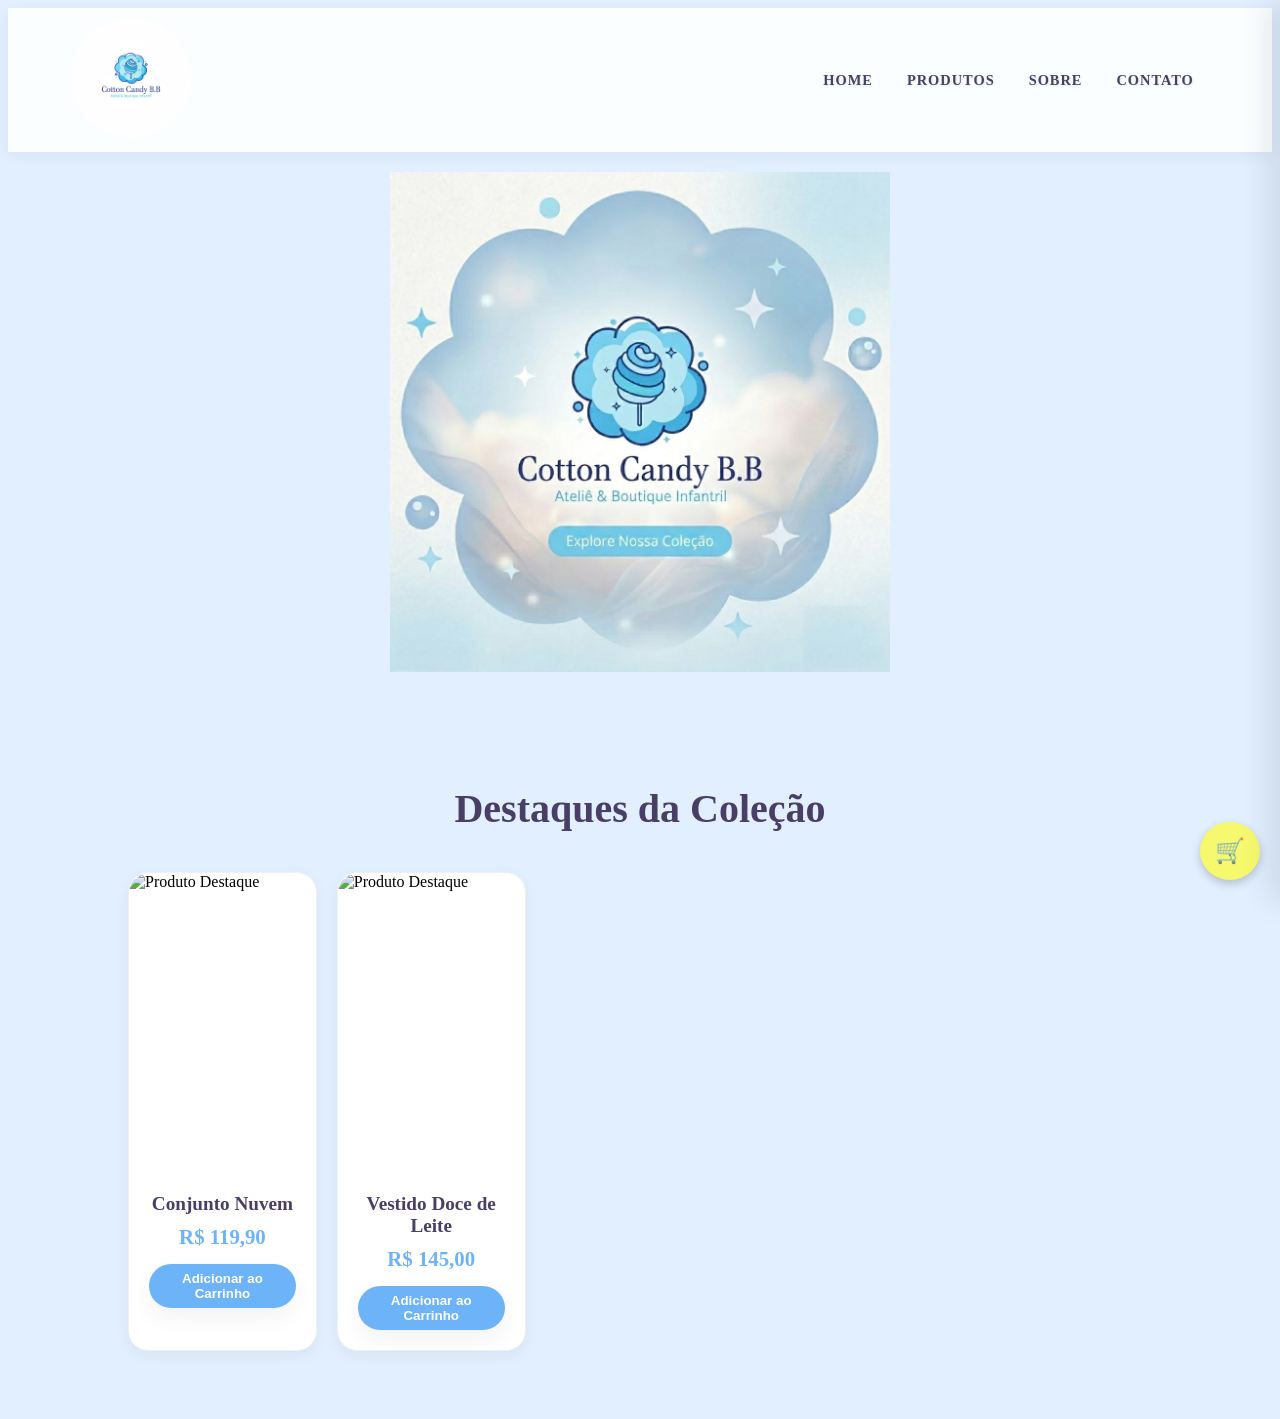
==== index.html @ 5a6ab120 "Primeiro envio do site" ====
<!DOCTYPE html>
<html lang="pt-BR">
<head>
    <meta charset="UTF-8">
    <meta name="viewport" content="width=device-width, initial-scale=1.0">
    <title>Cotton Candy B.B - Home</title>
    <link rel="stylesheet" href="style.css">
</head>
<body class="home-page">

    <header> 
      <div class="logo">
          <img src="img/logo.png" alt="Cotton Candy B.B Logo" class="logo-img">
      </div>
      <!-- Botão para o Menu Mobile -->
      <button id="btn-mobile" aria-label="Abrir Menu" aria-haspopup="true" aria-controls="menu" aria-expanded="false">
          ☰
      </button>
      <nav>
          <ul>
             <li><a href="index.html">Home</a></li>
             <li><a href="produtos.html">Produtos</a></li>
             <li><a href="sobre.html">Sobre</a></li>
             <li><a href="contato.html">Contato</a></li>
                 </ul>
       </nav>
    </header>

    <section class="hero-banner">
        <div class="hero-content">
    </section>

    <main>
        <section class="featured-section">
            <h2>Destaques da Coleção</h2>
            <div class="featured-products">
                <div class="product-card">
                    <img src="https://via.placeholder.com/250" alt="Produto Destaque">
                    <div class="product-info">
                        <h3>Conjunto Nuvem</h3>
                        <p class="preco">R$ 119,90</p>
                        <button data-link="#">Adicionar ao Carrinho</button>
                    </div>
                </div>
                <div class="product-card">
                    <img src="https://via.placeholder.com/250" alt="Produto Destaque">
                    <div class="product-info">
                        <h3>Vestido Doce de Leite</h3>
                        <p class="preco">R$ 145,00</p>
                        <button data-link="#">Adicionar ao Carrinho</button>
                    </div>
                </div>
            </div>
        </section>
    </main>

    <!-- Botão flutuante para abrir o carrinho -->
    <button onclick="toggleCarrinho()" class="btn-carrinho-flutuante">
        🛒
    </button>

    <!-- Estrutura do Carrinho Lateral (O JS precisa disso para funcionar) -->
    <div id="carrinho-lateral">
        <div class="carrinho-header">
            <h2>Seu Carrinho</h2>
            <button onclick="toggleCarrinho()" style="background:none; border:none; font-size:2rem; cursor:pointer; color: #493f64;">&times;</button>
        </div>
        <div id="itens-carrinho">
            <!-- Itens aparecerão aqui via JavaScript -->
        </div>
        <div class="carrinho-footer">
            <h3>Total: <span id="valor-total">R$ 0,00</span></h3>
            <button class="btn-finalizar">Finalizar Compra</button>
        </div>
    </div>

<script src="script.js"></script>
</body>
</html>
---- style.css ----
/* --- ESTILOS GERAIS --- */
.home-page {
    background-color: #e1efff; /* Azul pastel suave para a Home */
}

header {
    background: #fbfeff; /* Cor mais clara para melhor leitura */
    padding: 10px 5%;
    display: flex;
    flex-direction: row; /* Logo e Menu lado a lado no desktop */
    justify-content: space-between;
    align-items: center;           
    width: 100%;
    box-sizing: border-box;
    box-shadow: 0 4px 15px rgba(0,0,0,0.05);
    transition: all 0.3s ease;
    position: sticky;
    top: 0;
    z-index: 1000;
}

.header-scrolled {
    box-shadow: 0 2px 10px rgba(0,0,0,0.1);
    padding: 8px 5%;
}

/* --- LOGO --- */
.logo-img {
    height: 120px; /* Tamanho ajustado para equilíbrio visual */
    width: 120px;
    border-radius: 50%;
    object-fit: cover;
    transition: transform 0.3s ease;
}

.logo-img:hover {
    transform: scale(1.03);
}

#btn-mobile {
    display: none;
    background: none;
    border: none;
    font-size: 1.5rem;
    cursor: pointer;
    color: #6db3f8;
}

nav ul li a {
    text-decoration: none;
    color: #493f64; /* Cor mais escura para melhor leitura */
    font-weight: bold;
    text-transform: uppercase;
    font-size: 0.9em;
    letter-spacing: 1px;
    transition: color 0.3s ease;
    margin: 0 15px;
    position: relative; 
    display: inline-block;
    cursor: pointer;
    z-index: 1;
    transition: color 0.3s ease;
    text-shadow: 1px 1px 2px rgba(0,0,0,0.1);

}

nav ul li a:hover {
    color: #6db3f8; 
}

nav li {
    display: inline-block;
}

/* --- BARRA DE FILTROS / CATEGORIAS --- */
.filter-bar {
    background: #fff;
    padding: 20px 5%;
    border-bottom: 1px solid #eee;
    overflow-x: auto;
    white-space: nowrap;
    position: sticky;
    top: 140px; /* Ajustado para a altura real do header desktop (Logo 120px + paddings) */
    z-index: 999;
    -webkit-overflow-scrolling: touch; /* Rolagem suave no iOS */
    scrollbar-width: none; /* Esconde barra no Firefox */
}

.filter-bar::-webkit-scrollbar {
    display: none; /* Esconde a barra de rolagem para um visual mais limpo */
}

.filter-bar ul {
    display: flex;
    justify-content: center;
    gap: 12px;
    list-style: none;
    padding: 0;
    margin: 0;
}

.filter-bar a {
    text-decoration: none;
    color: #888;
    font-size: 0.85rem;
    font-weight: 600;
    text-transform: uppercase;
    padding: 12px 25px;
    border: 2px solid #f0f0f0;
    border-radius: 50px;
    letter-spacing: 0.5px;
    transition: all 0.3s ease;
    background: #fcfcfc;
}

.filter-bar a:hover, .filter-bar a.active {
    color: #fff;
    background: #6db3f8;
    border-color: #6db3f8;
    box-shadow: 0 4px 10px rgba(109, 179, 248, 0.3);
}

/* --- BANNER HERo PROPORCIONAL COM FUNDO COLORIDO --- */
.hero-banner {
    /* Define a largura máxima desejada (ex: 500px para um tamanho médio/pequeno) */
    width: 100%; /* Ocupa a largura total do container pai */
    max-width: 500px; /* Mas não ultrapassa 500px (ajuste este valor conforme sua necessidade) */
    margin: 0 auto; /* Centraliza o banner na página */

    /* Importante para a proporção: */
    height: auto; /* Deixa a altura se ajustar automaticamente à imagem */
    aspect-ratio: 1 / 1; /* Define uma proporção quadrada (baseada na arte original) */
    
    /* Configurações de Fundo (Cor + Imagem) */
    background-color: transparent; 
    background-image: url('img/banner1.jpg'); /* Sua imagem de banner */
    background-repeat: no-repeat;
    background-position: center center;
    background-size: contain; /* Mantém a imagem inteira visível dentro do espaço */
    background-origin: content-box; /* ADICIONADA: Garante que a imagem comece dentro da borda, não atrás dela */
    

    /* Layout para o conteúdo de texto */
    display: flex;
    flex-direction: column;
    justify-content: center;
    align-items: center;
    text-align: center;
    color: #493f64;
    padding: 20px; /* Respiro interno para o texto */
}

/* Ajuste sutil no tamanho do título para caber no novo banner */
.hero-content h1 {
    font-size: 2rem; /* Reduzido de 3.5rem para caber na arte menor */
    color: #6db3f8; 
    margin-bottom: 5px;
    text-shadow: 1px 1px 2px rgba(0,0,0,0.1);
}

/* --- ANIMAÇÕES DE REVELAÇÃO (Scroll Reveal) --- */
.revelar {
    opacity: 0;
    transform: translateY(30px);
    transition: all 0.8s ease-out;
}

.revelar.visivel {
    opacity: 1;
    transform: translateY(0);
}

/* Opcional: Ajuste para celulares */
@media (max-width: 600px) {
    .hero-content h1 {
        font-size: 1.5rem; /* Título ainda menor em telas pequenas */
    }
}
/* --- CONTAINER DO CARROSSEL --- */
.carrossel {
    width: 100%;
    overflow: hidden;
}

.slider {
    width: 100%;
    overflow: hidden;
}

.slides {
    display: flex;
    width: 300%;
    animation: slide-auto 15s infinite ease-in-out;
}

.slide {
    width: 33.3333%;
    height: 400px; /* controla altura do banner */
    flex-shrink: 0;
}

.slide img {
    width: 100%;
    height: 100%;
    object-fit: cover;
}

/* ANIMAÇÃO */
@keyframes slide-auto {
    0% { transform: translateX(0); }
    30% { transform: translateX(0); }

    33% { transform: translateX(-33.33%); }
    63% { transform: translateX(-33.33%); }

    66% { transform: translateX(-66.66%); }
    96% { transform: translateX(-66.66%); }

    100% { transform: translateX(0); }
} /* coloque mais de um banner */

/* --- SEÇÃO DE DESTAQUES --- */
.featured-section {
    padding: 60px 5%;
    background: transparent;            
}
.featured-section h2 {
    text-align: center;
    font-size: 2.5rem;
    color: #493f64;
    margin-bottom: 40px;
}
.featured-products {
    display: grid;
    grid-template-columns: repeat(5, 1fr);
    gap: 20px;
    padding: 0 5%;
    max-width: 1200px;
    margin: 0 auto;  
}

/* Estilos Compartilhados para Cards (Destaques e Produtos) */
.card, .product-card {
    background: white;
    border-radius: 20px;
    box-shadow: 0 5px 15px rgba(0,0,0,0.05);
    overflow: hidden;
    transition: all 0.3s ease;
    border: 1px solid #f0f0f0;
    display: flex;
    position: relative; /* Necessário para posicionar a lupa interna */
    flex-direction: column;
}

.product-info {     
    padding: 20px;
    text-align: center;
}
.product-info h3 {
    font-size: 1.2rem;
    color: #493f64;     
    margin: 0 0 10px;
}
.product-info p {
    font-size: 1.3rem;
    color: #6db3f8;
    font-weight: bold;
    margin: 0;
}       

/* --- PÁGINA DE PRODUTOS --- */
.produtos {
    display: grid;
    grid-template-columns: repeat(5, 1fr);
    gap: 15px;
    padding: 40px 5%;
    max-width: 1200px;
    margin: 0 auto;
}

.card:hover, .product-card:hover {
    transform: translateY(-8px);
    box-shadow: 0 12px 25px rgba(109, 179, 248, 0.15);
    border-color: #6db3f8;
}

.card img, .product-card img {
    width: 100%;
    height: 300px;
    display: block;
    object-position: center;
    object-fit: cover;
    transition: transform 0.5s ease-in-out;
    border-radius: 20px 20px 0 0;
    cursor: zoom-in;
}

.card:hover img, .product-card:hover img {
    transform: scale(1.4); /* Zoom um pouco maior */
}

/* --- EFEITO LUPA (Lente de Aumento) --- */
.card::after, .product-card::after {
    content: "";
    position: absolute;
    top: var(--mouse-y, 125px); /* Metade da nova altura da imagem (250px / 2) */
    left: var(--mouse-x, 50%);
    width: 100px;
    height: 100px;
    border: 3px solid rgba(255, 255, 255, 0.9);
    border-radius: 50%;
    transform: translate(-50%, -50%) scale(0);
    pointer-events: none; /* Garante que a lupa não atrapalhe cliques no botão */
    z-index: 10;
    box-shadow: 0 0 0 1000px rgba(0, 0, 0, 0.15); /* Cria o efeito de sombra em volta do foco */
    transition: transform 0.2s ease, opacity 0.3s ease; /* Transição mais rápida para seguir o mouse */
    opacity: 0;
}

.card:hover::after, .product-card:hover::after {
    transform: translate(-50%, -50%) scale(1);
    opacity: 1;
}

.card-info {    
    padding: 12px;
    text-align: center;
    display: flex;
    flex-direction: column;
    flex: 1;
    justify-content: space-between;
}

.categoria-tag {
    font-size: 0.65rem;
    color: #6db3f8;
    background: #f0f7ff;
    padding: 3px 8px;
    border-radius: 20px;
    display: inline-block;
    width: fit-content;
    margin: 0 auto 8px auto;
    text-transform: uppercase;
    font-weight: bold;
    letter-spacing: 0.5px;
}

.card-info h2 {
    font-size: 0.9rem;
    color: #493f64;
    margin-bottom: 8px;
    min-height: 45px; /* Garante que títulos de 1 ou 2 linhas ocupem o mesmo espaço */
    display: flex;
    align-items: center;
    justify-content: center;
}

.card-info p:not(.preco) {
    flex-grow: 1; /* Faz a descrição ocupar o espaço disponível e empurrar o preço para baixo */
    font-size: 0.8rem;
    color: #888;
    margin-bottom: 15px;
    line-height: 1.4;
}

/* Preço em destaque */
.preco {
    font-size: 1rem;
    color:#6db3f8;
    font-weight: bold;
    margin-top: auto;
    display: block;
}

/* Estilo do botão comprar */
.card button, .product-card button {
    background: #6db3f8;
    color: white;
    border: none;
    padding: 7px 18px;
    border-radius: 50px;
    font-weight: bold;
    margin-top: 15px;
    cursor: pointer;
    transition: 0.3s;
    box-shadow: 0 10px 25px rgba(0,0,0,0.05);

}

.card button:hover, .product-card button:hover {
    background: #361e77;
    letter-spacing: 1px;
    transform: scale(1.05);
    box-shadow: 0 15px 35px rgba(255, 182, 193, 0.4);
}

/* --- CARRINHO LATERAL --- */
#carrinho-lateral {
    position: fixed;
    right: -350px;
    top: 0;
    width: 350px;
    max-width: 90vw;
    height: 100%;
    background: rgb(199, 242, 255);
    box-shadow: -10px 0 30px rgba(0,0,0,0.1);
    z-index: 2000;
    transition: 0.4s cubic-bezier(0.77, 0, 0.175, 1);
    display: flex;
    flex-direction: column;
    padding: 0; /* Padding interno movido para os containers filhos */
}

#carrinho-lateral.aberto {
    right: 0;
}

.carrinho-header {
    display: flex;
    justify-content: space-between;
    align-items: center;
    padding: 25px;
    background: #fdfdfd;
    border-bottom: 1px solid #eee;
}

.carrinho-header h2 {
    margin: 0;
    color: #493f64;
    font-size: 1.5rem;
}

#itens-carrinho {
    flex: 1;
    overflow-y: auto;
    padding: 20px;
}

/* Barra de rolagem personalizada */
#itens-carrinho::-webkit-scrollbar {
    width: 6px;
}
#itens-carrinho::-webkit-scrollbar-thumb {
    background-color: #eee;
    border-radius: 10px;
}

.item-carrinho {
    display: flex;
    justify-content: space-between;
    align-items: center;
    padding: 10px 0;
    border-bottom: 1px solid #eee;
    font-size: 0.9rem;
}

.item-carrinho strong {
    color: #493f64;
    display: block;
    margin-bottom: 4px;
}

.btn-remover {
    background: #fff0f0;
    color: #312ee0;
    border: none;
    border-radius: 50%;
    width: 30px;
    height: 30px;
    cursor: pointer;
    transition: 0.2s;
    display: flex;
    align-items: center;
    justify-content: center;
    font-size: 1.2rem;
}

.btn-remover:hover {
    background: #ff6b6b;
    color: white;
}

/* --- BOTÃO FLUTUANTE CARRINHO --- */
.btn-carrinho-flutuante {
    position: fixed;
    bottom: 20px;
    right: 20px;
    z-index: 1001;
    padding: 15px;
    border-radius: 50%;
    background: #f6f86d;
    color: white;
    border: none;
    cursor: pointer;
    box-shadow: 0 4px 10px rgba(0,0,0,0.2);
    font-size: 1.5rem;
    transition: transform 0.3s ease;
}

.btn-carrinho-flutuante:hover {
    transform: scale(1.1);
}

.carrinho-footer {
    padding: 25px;
    background: #fdfdfd;
    border-top: 1px solid #eee;
}

.btn-finalizar {
    background: #493f64;
    color: white;
    border: none;
    padding: 16px;
    border-radius: 50px;
    font-weight: bold;
    width: 100%;
    margin-top: 15px;
    cursor: pointer;
    font-size: 1.1rem;
    transition: all 0.3s ease;
    box-shadow: 0 4px 15px rgba(0,0,0,0.1);
    text-transform: uppercase;
    letter-spacing: 1px;
}

.btn-finalizar:hover {
    background: #6db3f8;
    transform: translateY(-3px);
    box-shadow: 0 8px 25px rgba(109, 179, 248, 0.4);
}

.btn-finalizar:active {
    transform: translateY(-1px);
}

.carrinho-footer h3 {
    display: flex;
    justify-content: space-between;
    color: #493f64;
    margin-bottom: 20px;
}

footer {
    background: #493f64;
    color: white;
    text-align: center;
    padding: 20px 5%;
    font-size: 0.9em;
}


/* --- ESTILOS DA PÁGINA SOBRE --- */
.sobre-nos {
    padding: 60px 5%;
    background: #fff;
    text-align: center;
}

.container-sobre h1 {
    color: #6db3f8;
    margin-bottom: 30px;
}

.lista-institucional {
    list-style: none;
    padding: 0;
    max-width: 900px;
    margin: 0 auto;
    text-align: left;
}

.lista-institucional li {
    background: #fdfdfd;
    margin-bottom: 20px;
    padding: 25px;
    border-radius: 20px;
    box-shadow: 0 5px 15px rgba(0,0,0,0.02);
    border-left: 5px solid #6db3f8;
}

.lista-institucional strong {
    display: block;
    color: #493f64;
    font-size: 1.2rem;
    margin-bottom: 8px;
}

/* --- ESTILOS DA PÁGINA DE CONTATO --- */
.contato-secao {
    padding: 60px 5%;
    background: #fff;
    text-align: center;
}

.container-contato h1 {
    color: #6db3f8;
    margin-bottom: 10px;
}

.container-contato > p {
    color: #888;
    margin-bottom: 40px;
}

.contato-grid {
    display: flex;
    flex-wrap: wrap;
    gap: 40px;
    justify-content: center;
    align-items: center;
    max-width: 1100px;
    margin: 40px auto;
}

.contato-imagem-wrapper {
    flex: 1;
    min-width: 280px;
    max-width: 400px;
    border-radius: 30px;
    overflow: hidden;
    box-shadow: 0 10px 30px rgba(0,0,0,0.08);
}

.contato-lateral-info {
    flex: 1.2;
    display: flex;
    flex-direction: column;
    gap: 20px;
    min-width: 320px;
}

.imagem-quadrada {
    width: 100%;
    height: auto;
    aspect-ratio: 1 / 1;
    object-fit: cover;
    display: block;
}

.contato-info, .contato-form {
    padding: 20px;
    text-align: left;
}

.btn-whatsapp-grande {
    display: block;
    background: #25d366; /* Verde oficial do WhatsApp */
    color: white;
    text-decoration: none;
    padding: 18px 25px;
    border-radius: 50px;
    font-weight: bold;
    text-align: center;
    margin-top: 30px;
    transition: all 0.3s ease;
    font-size: 1.1rem;
}

.btn-whatsapp-grande:hover {
    background: #128c7e;
    transform: translateY(-3px);
    box-shadow: 0 10px 20px rgba(37, 211, 102, 0.2);
}

.contato-info h2, .contato-form h2 {
    color: #493f64;
    margin-bottom: 25px;
    font-size: 1.5rem;
}

.info-item {
    margin-bottom: 20px;
}

.info-item strong {
    color: #6db3f8;
    display: block;
    margin-bottom: 5px;
}

.form-group {
    margin-bottom: 20px;
}

.form-group label {
    display: block;
    margin-bottom: 8px;
    color: #493f64;
    font-weight: 600;
    font-size: 0.9rem;
}

.form-group input, .form-group textarea {
    width: 100%;
    padding: 12px 15px;
    border: 2px solid #f0f0f0;
    border-radius: 15px;
    font-family: inherit;
    transition: border-color 0.3s;
    box-sizing: border-box;
}

.form-group input:focus, .form-group textarea:focus {
    border-color: #6db3f8;
    outline: none;
}

.btn-enviar {
    background: #6db3f8;
    color: white;
    border: none;
    padding: 15px 30px;
    border-radius: 50px;
    font-weight: bold;
    cursor: pointer;
    width: 100%;
    transition: 0.3s;
}

.btn-enviar:hover {
    background: #493f64;
    transform: translateY(-2px);
}

/* --- CONFIGURAÇÃO PARA CELULARES (Telas até 768px) --- */
@media (max-width: 768px) {
    header {
        padding: 8px 5%;
        position: sticky;
        top: 0;
    }

    .logo-img {
        height: 70px;
        width: 70px;
    }

    #btn-mobile {
        display: block !important;
        font-size: 2rem;
        z-index: 1001;
    }

    header nav {
        display: none; /* Esconde o menu por padrão */
        position: fixed;
        top: 100%;
        left: 0;
        width: 100%;
        background: #fbfeff;
        box-shadow: 0 4px 10px rgba(0,0,0,0.05);
        padding: 20px 0;
        height: calc(100vh - 86px);
        top: 86px;
        z-index: 1000;
    }

    header nav.active {
        display: block; /* Mostra o menu quando ativo */
    }

    header nav ul {
        display: flex;
        flex-direction: column;
        align-items: center;
        gap: 20px;
    }

    header nav ul li {
        display: block;
        width: 100%;
        text-align: center;
    }

    .hero-banner {
        height: 300px; /* Altura fixa costuma funcionar melhor para banners mobile */
        max-width: 100%;
        padding: 0; /* Remove padding para a imagem encostar nas bordas se necessário */
        background-size: cover; /* 'cover' preenche o espaço; mudaremos a origem para não cortar */
        background-position: center center; /* Centraliza a imagem de fundo */
        background-origin: border-box; /* Garante que a imagem use todo o espaço disponível */
    }

    .hero-content h1 {
        font-size: 1.8rem; /* Título mais equilibrado para telas estreitas */
    }

    .featured-section h2 {
        font-size: 1.8rem;
        margin-bottom: 25px;
        padding: 0 10px;
    }

    .featured-products {
        grid-template-columns: 1fr; /* Exibe um produto por vez, ocupando a largura total */
        gap: 20px;
        padding: 0 15px;
    }

    .hero-content p {
        font-size: 1.1rem;
    }

    .filter-bar {
        top: 86px; 
        padding: 15px 0;
        background: #fff;
        box-shadow: 0 2px 8px rgba(0,0,0,0.06);
    }

    .filter-bar ul {
        justify-content: flex-start;
        padding: 0 20px 5px 20px;
        gap: 8px;
        width: max-content; /* Permite que o flex expanda para o scroll */
    }

    .filter-bar a {
        padding: 10px 18px;
        font-size: 0.75rem;
        white-space: nowrap;
    }

    .produtos {
        grid-template-columns: 1fr; /* Garante 1 card por linha em mobile */
        padding: 20px 15px; /* Ajusta o padding lateral */
        gap: 25px; /* Aumenta o espaçamento entre cards */
    }

    /* Ajustes específicos para o card em mobile */
    .card img, .product-card img {
        height: 200px; /* Altura da imagem para mobile */
        object-fit: contain; /* Garante que a imagem não seja cortada */
        border-radius: 20px 20px 0 0;
        transition: transform 0.3s ease;
        cursor: pointer;
        width: 100%;
    }

    /* Ajuste da lupa para a nova altura da imagem em mobile */
    .card::after, .product-card::after {
        top: var(--mouse-y, 100px); /* Metade da nova altura da imagem (200px / 2) */
        width: 110px; /* Lupa um pouco maior para melhor visualização */
        height: 110px;
    }

    .card-info {
        padding: 15px; /* Aumenta o padding interno do card-info */
    }

    .categoria-tag {
        font-size: 0.7rem; /* Um pouco maior para melhor legibilidade */
        padding: 4px 10px;
    }

    .card-info h2 {
        font-size: 1rem; /* Tamanho do título otimizado para mobile */
        min-height: auto; /* Remove min-height para evitar espaços vazios desnecessários */
    }

    .card-info p:not(.preco) {
        font-size: 0.85rem; /* Descrição um pouco maior */
        margin-bottom: 10px;
    }

    .preco {
        font-size: 1.1rem; /* Preço mais visível */
    }

    .card button, .product-card button {
        padding: 9px 20px; /* Botão mais fácil de tocar */
        margin-top: 10px;
        font-size: 0.9rem;
    }

    /* Carrossel */
    .slides {
        grid-template-columns: 1fr;
    }

    .slide, .slide img, .slider, .carrossel {
        width: 100%;
        height: 100px;
        overflow: hidden;
        transition: all 0.4s cubic-bezier(0.175, 0.885, 0.32, 1.275);
    }

    .slide img {
        width: 100%;
        height: 100%;
        object-fit: cover;
        transition: transform 0.5s ease;
    }

    .slide:hover img {
        transform: scale(1.05);
    }

    .slides {
        height: 150px;
        width: 300%;
        animation: slide-auto 15s infinite ease-in-out;
        overflow: hidden;
    }

    .slide {
        width: 33.3333%;
        height: 60%;
        display: flex;
        justify-content: center;
        align-items: center;
        flex-direction: column;
        flex-shrink: 0; 
        overflow: hidden;
        transition: all 0.4s cubic-bezier(0.175, 0.885, 0.32, 1.275);
    }

    .slide img {
        width: 100%;
        height: 100%;
        object-fit: cover;
        transition: transform 0.5s ease;
    }

    .slide:hover img {
        transform: scale(1.05);
    }
    .contato-grid {
        flex-direction: column;
        gap: 20px;
    }

    .contato-imagem-wrapper {
        max-width: 100%;
    }

    .featured-section {
        padding: 30px 5%;
    }

    .produtos {
        padding: 20px 10px;
        gap: 20px;
    }

    .sobre-nos {
        padding: 40px 5%;
    }

    .container-sobre h1 {
        font-size: 2rem;
    }

    .lista-institucional li {
        padding: 20px;
        margin-bottom: 15px;
    }

    .lista-institucional strong {
        font-size: 1.1rem;
    }

    .btn-carrinho-flutuante {
        position: fixed;
        bottom: 30px; /* Mais longe da borda para não ser cortado por telas curvas */
        right: 30px;
        padding: 15px;
        font-size: 1.5rem;
        z-index: 2100; /* Garante que fique acima de tudo */
        background: #f6f86d;
        border-radius: 50%;
        border: none;
        box-shadow: 0 4px 15px rgba(0,0,0,0.3);
    }
}

/* --- CONFIGURAÇÃO PARA TABLETS (Entre 769px e 1024px) --- */
@media (min-width: 769px) and (max-width: 1024px) {
    .card, .product-card {
        width: 45%; /* Coloca 2 cards por linha em tablets */
    }
    
    .hero-content h1 {
        font-size: 2.8rem;
    }
}
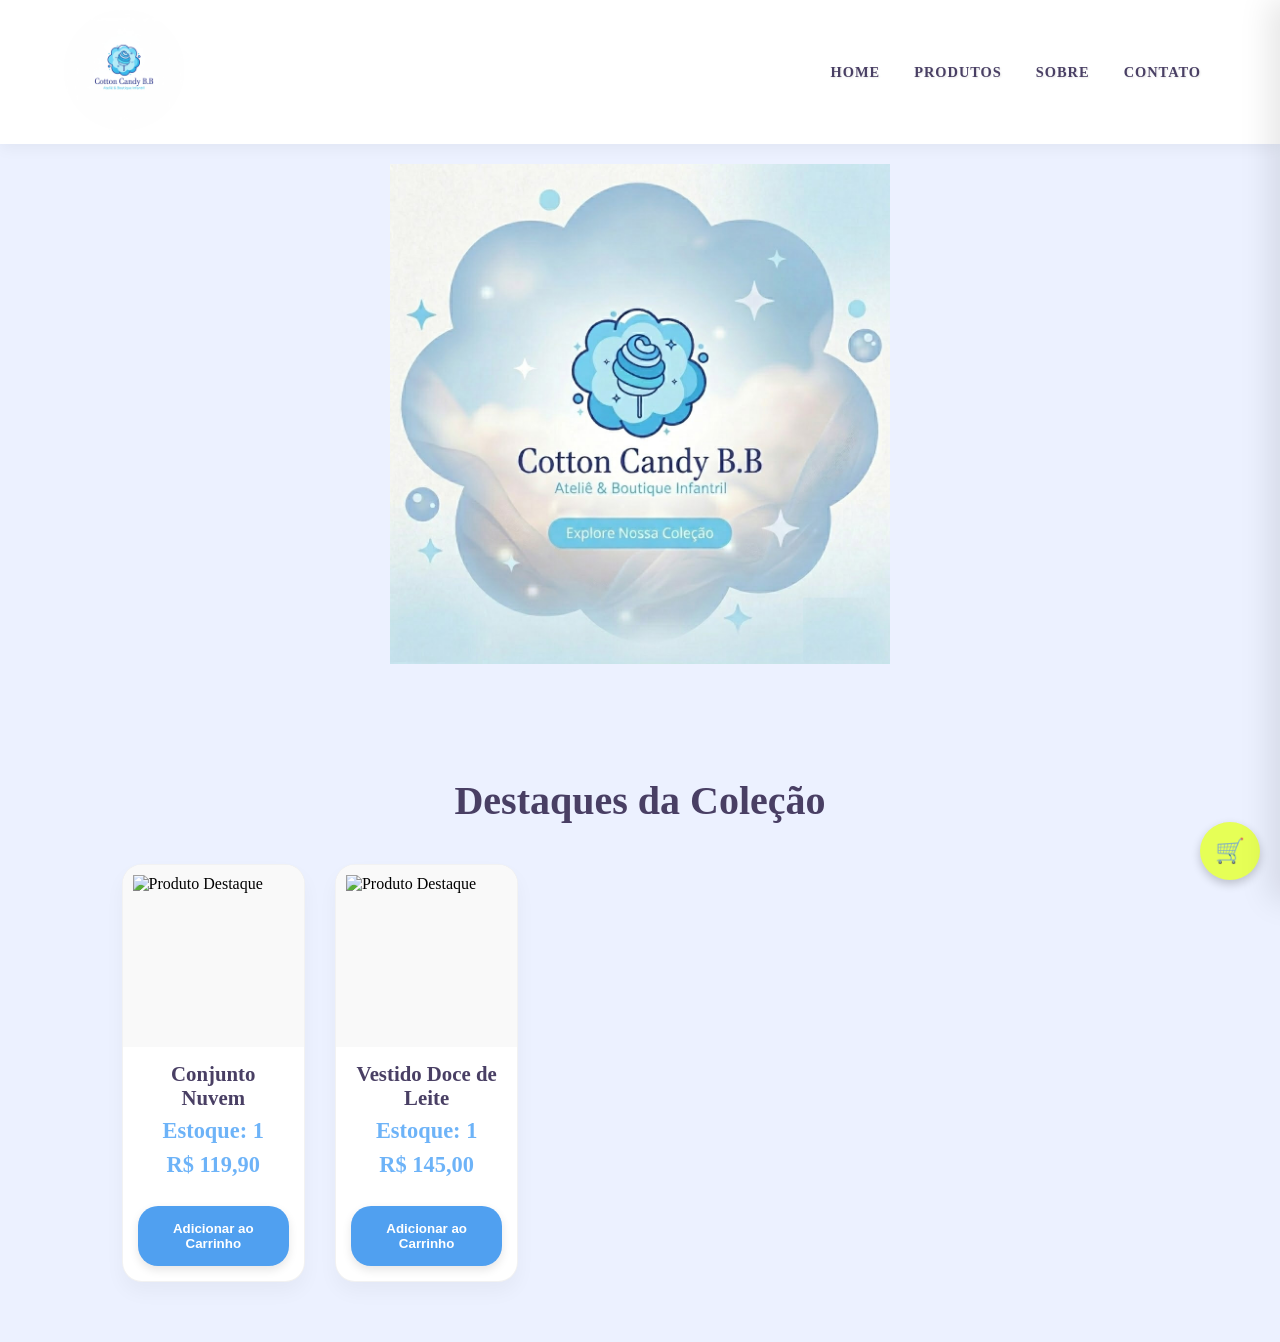
==== commit c774ca80: "Atualização geral de todos os arquivos do projeto" ====
--- a/index.html
+++ b/index.html
@@ -34,18 +34,20 @@
         <section class="featured-section">
             <h2>Destaques da Coleção</h2>
             <div class="featured-products">
-                <div class="product-card">
+                <div class="product-card" data-estoque="1">
                     <img src="https://via.placeholder.com/250" alt="Produto Destaque">
                     <div class="product-info">
                         <h3>Conjunto Nuvem</h3>
+                        <p class="estoque">Estoque: <span>1</span></p>
                         <p class="preco">R$ 119,90</p>
                         <button data-link="#">Adicionar ao Carrinho</button>
                     </div>
                 </div>
-                <div class="product-card">
+                <div class="product-card" data-estoque="1">
                     <img src="https://via.placeholder.com/250" alt="Produto Destaque">
                     <div class="product-info">
                         <h3>Vestido Doce de Leite</h3>
+                        <p class="estoque">Estoque: <span>1</span></p>
                         <p class="preco">R$ 145,00</p>
                         <button data-link="#">Adicionar ao Carrinho</button>
                     </div>
--- a/style.css
+++ b/style.css
@@ -1,10 +1,15 @@
 /* --- ESTILOS GERAIS --- */
+body {
+    background-color: #e4f0ff; /* Azul bem clarinho para todo o site */
+    margin: 0;
+}
+
 .home-page {
-    background-color: #e1efff; /* Azul pastel suave para a Home */
+    background-color: #ecf1ff; /* Mantendo a consistência na Home */
 }
 
 header {
-    background: #fbfeff; /* Cor mais clara para melhor leitura */
+    background: #ffffff; /* Cor mais clara para melhor leitura */
     padding: 10px 5%;
     display: flex;
     flex-direction: row; /* Logo e Menu lado a lado no desktop */
@@ -74,9 +79,9 @@
 
 /* --- BARRA DE FILTROS / CATEGORIAS --- */
 .filter-bar {
-    background: #fff;
-    padding: 20px 5%;
-    border-bottom: 1px solid #eee;
+    background: #ffffff;
+    padding: 10px 5% 20px 5%; /* Removido padding superior (era 20px) */
+    border-bottom: 1px solid #c5e5f1;
     overflow-x: auto;
     white-space: nowrap;
     position: sticky;
@@ -179,32 +184,51 @@
 /* --- CONTAINER DO CARROSSEL --- */
 .carrossel {
     width: 100%;
+    margin: 0 auto; 
     overflow: hidden;
 }
 
 .slider {
     width: 100%;
     overflow: hidden;
+
 }
 
 .slides {
     display: flex;
     width: 300%;
     animation: slide-auto 15s infinite ease-in-out;
+    
 }
 
 .slide {
-    width: 33.3333%;
-    height: 400px; /* controla altura do banner */
+    width: 33.33%;
+    height: 100%;
+    float: left;
+    min-height: 150px; /* controla altura do banner */
     flex-shrink: 0;
-}
-
-.slide img {
-    width: 100%;
-    height: 100%;
-    object-fit: cover;
-}
-
+    display: flex;
+    justify-content:flex-start ;
+    align-items: center;
+    flex-direction: column;
+    background-repeat: no-repeat;
+    background-position:  center center; /* Alinha a imagem à esquerda e centraliza verticalmente */
+    background-size: contain; /* Mantém a imagem inteira visível dentro do espaço */
+    background-origin: content-box; /* ADICIONADA: Garante que a imagem comece dentro da borda, não atrás dela */  
+}
+
+.slide:nth-child(1) {
+    background-color: #926C54; /* Cor para o primeiro banner */
+}
+
+.slide:nth-child(2) {
+    background-color: #565B26; /* Cor para o segundo banner */
+}
+
+.slide:nth-child(3) {
+    background-color: #7CA3B4; /* Cor para o terceiro banner */
+}
+   
 /* ANIMAÇÃO */
 @keyframes slide-auto {
     0% { transform: translateX(0); }
@@ -233,7 +257,7 @@
 .featured-products {
     display: grid;
     grid-template-columns: repeat(5, 1fr);
-    gap: 20px;
+    gap: 30px;  
     padding: 0 5%;
     max-width: 1200px;
     margin: 0 auto;  
@@ -241,30 +265,34 @@
 
 /* Estilos Compartilhados para Cards (Destaques e Produtos) */
 .card, .product-card {
-    background: white;
-    border-radius: 20px;
-    box-shadow: 0 5px 15px rgba(0,0,0,0.05);
+    background: rgb(255, 255, 255);
+    border-radius: 20px; /* Cantos mais retos para um visual "quadrado" */
+    box-shadow: 0 10px 20px rgba(0,0,0,0.04);
     overflow: hidden;
-    transition: all 0.3s ease;
-    border: 1px solid #f0f0f0;
-    display: flex;
-    position: relative; /* Necessário para posicionar a lupa interna */
+    transition: transform 0.3s cubic-bezier(0.175, 0.885, 0.32, 1.275), box-shadow 0.3s ease;
+    border: 1px solid rgba(0,0,0,0.05);
+    display: flex;
+    position: relative;
     flex-direction: column;
 }
 
 .product-info {     
-    padding: 20px;
-    text-align: center;
+    padding: 15px; /* Reduzido para compactar o card verticalmente */
+    text-align: center;
+    display: flex;
+    flex-direction: column;
+    gap: 8px;
 }
 .product-info h3 {
-    font-size: 1.2rem;
+    font-size: 1.3rem;
     color: #493f64;     
-    margin: 0 0 10px;
+    margin: 0;
+    font-weight: 700;
 }
 .product-info p {
-    font-size: 1.3rem;
+    font-size: 1.4rem;
     color: #6db3f8;
-    font-weight: bold;
+    font-weight: 800;
     margin: 0;
 }       
 
@@ -279,51 +307,60 @@
 }
 
 .card:hover, .product-card:hover {
-    transform: translateY(-8px);
-    box-shadow: 0 12px 25px rgba(109, 179, 248, 0.15);
+    transform: translateY(-5px);
+    box-shadow: 0 15px 30px rgba(109, 179, 248, 0.12);
     border-color: #6db3f8;
 }
 
-.card img, .product-card img {
+.img-container {
+    position: relative;
+    overflow: hidden;
     width: 100%;
-    height: 300px;
+    aspect-ratio: 1 / 1;
+    background-color: #f9f9f9;
+    border-radius: 4px 4px 0 0;
+    cursor: zoom-in;
+}
+
+.img-container img {
+    width: 100%;
+    height: 100%;
     display: block;
-    object-position: center;
-    object-fit: cover;
-    transition: transform 0.5s ease-in-out;
-    border-radius: 20px 20px 0 0;
-    cursor: zoom-in;
-}
-
-.card:hover img, .product-card:hover img {
-    transform: scale(1.4); /* Zoom um pouco maior */
-}
-
-/* --- EFEITO LUPA (Lente de Aumento) --- */
-.card::after, .product-card::after {
+    object-fit: contain;
+    padding: 10px;
+    transition: transform 0.4s ease;
+    box-sizing: border-box;
+}
+
+.img-container:hover img {
+    transform: scale(1.6); /* Nível do zoom */
+}
+
+/* Lente da Lupa (Círculo) */
+.img-container::after {
     content: "";
     position: absolute;
-    top: var(--mouse-y, 125px); /* Metade da nova altura da imagem (250px / 2) */
+    top: var(--mouse-y, 50%);
     left: var(--mouse-x, 50%);
-    width: 100px;
-    height: 100px;
-    border: 3px solid rgba(255, 255, 255, 0.9);
+    width: 120px;
+    height: 120px;
+    border: 2px solid #d0e4f8;
     border-radius: 50%;
     transform: translate(-50%, -50%) scale(0);
-    pointer-events: none; /* Garante que a lupa não atrapalhe cliques no botão */
+    pointer-events: none;
     z-index: 10;
-    box-shadow: 0 0 0 1000px rgba(0, 0, 0, 0.15); /* Cria o efeito de sombra em volta do foco */
-    transition: transform 0.2s ease, opacity 0.3s ease; /* Transição mais rápida para seguir o mouse */
+    box-shadow: 0 0 15px rgba(0,0,0,0.1);
+    transition: transform 0.2s ease, opacity 0.2s ease;
     opacity: 0;
-}
-
-.card:hover::after, .product-card:hover::after {
+    background: rgba(255, 255, 255, 0.1);
+}
+
+.img-container:hover::after {
     transform: translate(-50%, -50%) scale(1);
     opacity: 1;
 }
-
 .card-info {    
-    padding: 12px;
+    padding: 12px; /* Menos preenchimento interno nas páginas de produtos */
     text-align: center;
     display: flex;
     flex-direction: column;
@@ -332,66 +369,71 @@
 }
 
 .categoria-tag {
-    font-size: 0.65rem;
-    color: #6db3f8;
-    background: #f0f7ff;
-    padding: 3px 8px;
+    font-size: 0.7rem;
+    color: #f5faff;
+    background: rgba(109, 179, 248, 0.1);
+    padding: 4px 12px;
     border-radius: 20px;
     display: inline-block;
     width: fit-content;
     margin: 0 auto 8px auto;
     text-transform: uppercase;
-    font-weight: bold;
+    font-weight: 700;
     letter-spacing: 0.5px;
 }
 
 .card-info h2 {
-    font-size: 0.9rem;
+    font-size: 1.1rem;
     color: #493f64;
     margin-bottom: 8px;
-    min-height: 45px; /* Garante que títulos de 1 ou 2 linhas ocupem o mesmo espaço */
+    min-height: 40px; /* Diminui o espaço reservado para o título */
     display: flex;
     align-items: center;
     justify-content: center;
 }
 
 .card-info p:not(.preco) {
-    flex-grow: 1; /* Faz a descrição ocupar o espaço disponível e empurrar o preço para baixo */
-    font-size: 0.8rem;
+    flex-grow: 1;
+    font-size: 0.85rem;
     color: #888;
-    margin-bottom: 15px;
+    margin-bottom: 10px; /* Aproxima a descrição do preço */
     line-height: 1.4;
+    text-align: center;
 }
 
 /* Preço em destaque */
 .preco {
-    font-size: 1rem;
+    font-size: 1.3rem;
     color:#6db3f8;
-    font-weight: bold;
+    font-weight: 800;
     margin-top: auto;
     display: block;
+    text-align: center;
+    margin-bottom: 8px;
 }
 
 /* Estilo do botão comprar */
 .card button, .product-card button {
-    background: #6db3f8;
+    background: #50a0f0;
     color: white;
     border: none;
-    padding: 7px 18px;
-    border-radius: 50px;
-    font-weight: bold;
-    margin-top: 15px;
+    padding: 15px 30px;
+    border-radius: 20px;
+    font-weight: 700;
+    margin-top: 20px;
     cursor: pointer;
-    transition: 0.3s;
-    box-shadow: 0 10px 25px rgba(0,0,0,0.05);
-
+    transition: all 0.3s ease;
+    box-shadow: 0 4px 10px rgba(0,0,0,0.1);
 }
 
 .card button:hover, .product-card button:hover {
-    background: #361e77;
-    letter-spacing: 1px;
-    transform: scale(1.05);
-    box-shadow: 0 15px 35px rgba(255, 182, 193, 0.4);
+    background: #00fa00;
+    transform: scale(1.02);
+    box-shadow: 0 6px 15px rgba(109, 179, 248, 0.3);
+    color: #fff;
+    border-color: #6db3f8;
+    text-shadow: 1px 1px 2px rgba(0,0,0,0.1);
+    transition: all 0.3s ease;
 }
 
 /* --- CARRINHO LATERAL --- */
@@ -402,7 +444,9 @@
     width: 350px;
     max-width: 90vw;
     height: 100%;
-    background: rgb(199, 242, 255);
+    background: #fff;
+    padding: 25px; 
+    z-index: 2000;
     box-shadow: -10px 0 30px rgba(0,0,0,0.1);
     z-index: 2000;
     transition: 0.4s cubic-bezier(0.77, 0, 0.175, 1);
@@ -413,6 +457,21 @@
 
 #carrinho-lateral.aberto {
     right: 0;
+    transition: 0.4s cubic-bezier(0.77, 0, 0.175, 1);
+    box-shadow: -10px 0 30px rgba(0,0,0,0.1);
+    overflow-y: auto;
+}
+
+#carrinho-lateral::-webkit-scrollbar {
+    width: 6px;
+}
+#carrinho-lateral::-webkit-scrollbar-thumb {
+    background-color: #b3e9ff;
+    border-radius: 10px;
+}
+#carrinho-lateral::-webkit-scrollbar-track {
+    background-color: #f1f1f1;
+    border-radius: 10px;
 }
 
 .carrinho-header {
@@ -441,8 +500,33 @@
     width: 6px;
 }
 #itens-carrinho::-webkit-scrollbar-thumb {
-    background-color: #eee;
+    background-color: #b3e9ff;
     border-radius: 10px;
+}
+#itens-carrinho::-webkit-scrollbar-track {
+    background-color: #f1f1f1;
+    border-radius: 10px;
+}
+
+.carrinho-footer {
+    padding: 25px;
+    background: #cee9fc;
+    border-top: 1px solid #eee;
+}
+
+.btn-finalizar {
+    background: #6db3f8;
+    color: white;
+    border: none;
+    padding: 16px;
+    border-radius: 50px;
+    font-weight: bold;
+    width: 100%;
+    margin-top: 15px;
+    cursor: pointer;
+    font-size: 1.1rem;
+    transition: all 0.3s ease;
+    box-shadow: 0 4px 15px rgba(0,0,0,0.1);
 }
 
 .item-carrinho {
@@ -450,7 +534,7 @@
     justify-content: space-between;
     align-items: center;
     padding: 10px 0;
-    border-bottom: 1px solid #eee;
+    border-bottom: 1px solid #9fcdf3;
     font-size: 0.9rem;
 }
 
@@ -461,7 +545,7 @@
 }
 
 .btn-remover {
-    background: #fff0f0;
+    background: #beedff;
     color: #312ee0;
     border: none;
     border-radius: 50%;
@@ -488,7 +572,7 @@
     z-index: 1001;
     padding: 15px;
     border-radius: 50%;
-    background: #f6f86d;
+    background: #e6ff56;
     color: white;
     border: none;
     cursor: pointer;
@@ -553,12 +637,46 @@
 /* --- ESTILOS DA PÁGINA SOBRE --- */
 .sobre-nos {
     padding: 60px 5%;
-    background: #fff;
-    text-align: center;
+    background: transparent; /* Permite que o azul do fundo apareça */
+    text-align: center;
+    border-radius: 45px;
+    box-shadow: 0 10px 30px rgba(0,0,0,0.05);
+    max-width: 1200px;
+    margin: 0 auto;
+}
+
+.sobre-nos h1 {
+    color: #1a2f44;
+    margin-bottom: 30px;
+    text-align: center;
+}
+
+.sobre-nos p {
+    color: #888;
+    margin-bottom: 30px;
+    text-align: center;
+    max-width: 600px;
+    margin: 0 auto;
+}   
+
+.sobre-nos p {
+    color: #888;
+    margin-bottom: 30px;
+    text-align: center;
+    max-width: 600px;
+    margin: 0 auto;
+}       
+
+.container-sobre {
+    padding: 60px 5%;
+    background: #ffffff;
+    text-align: center;
+    border-radius: 45px;
+    box-shadow: 0 10px 30px rgba(0,0,0,0.05);
 }
 
 .container-sobre h1 {
-    color: #6db3f8;
+    color: #1a2f44;
     margin-bottom: 30px;
 }
 
@@ -589,17 +707,17 @@
 /* --- ESTILOS DA PÁGINA DE CONTATO --- */
 .contato-secao {
     padding: 60px 5%;
-    background: #fff;
+    background: transparent; /* Permite que o azul do fundo apareça */
     text-align: center;
 }
 
 .container-contato h1 {
-    color: #6db3f8;
+    color: #1d3247;
     margin-bottom: 10px;
 }
 
 .container-contato > p {
-    color: #888;
+    color: #1c2535;
     margin-bottom: 40px;
 }
 
@@ -707,7 +825,7 @@
 }
 
 .btn-enviar {
-    background: #6db3f8;
+    background: #142536;
     color: white;
     border: none;
     padding: 15px 30px;
@@ -729,6 +847,9 @@
         padding: 8px 5%;
         position: sticky;
         top: 0;
+        z-index: 1000;
+        background: #fff;
+        box-shadow: 0   
     }
 
     .logo-img {
@@ -748,7 +869,7 @@
         top: 100%;
         left: 0;
         width: 100%;
-        background: #fbfeff;
+        background: #ffffff;
         box-shadow: 0 4px 10px rgba(0,0,0,0.05);
         padding: 20px 0;
         height: calc(100vh - 86px);
@@ -804,7 +925,8 @@
 
     .filter-bar {
         top: 86px; 
-        padding: 15px 0;
+        padding: 5px 5% 5px 0%; /* Ajusta o padding para o mobile */
+        padding: 5px 5% 5px 5%; /* Removido padding superior no mobile (era 15px) */
         background: #fff;
         box-shadow: 0 2px 8px rgba(0,0,0,0.06);
     }
@@ -826,13 +948,34 @@
         grid-template-columns: 1fr; /* Garante 1 card por linha em mobile */
         padding: 20px 15px; /* Ajusta o padding lateral */
         gap: 25px; /* Aumenta o espaçamento entre cards */
-    }
+
+    }
+
+    /* Habilita a lupa no mobile */
+    .img-container::after {
+        display: block; 
+        width: 200px; /* Tamanho ajustado para não cobrir a tela toda no celular */
+        height: 200px;
+        border-radius: 100px;
+        box-shadow: 0 4px 15px rgba(0,0,0,0.1);
+    }
+
+    .img-container:hover img {
+        transform: scale(1.6); /* Mantém o mesmo nível de zoom do desktop */
+    }
+
+    .card:hover, .product-card:hover {
+        transform: translateY(-5px);
+        box-shadow: 0 15px 30px rgba(109, 179, 248, 0.12);
+        border-color: #6db3f8;
+    }       
 
     /* Ajustes específicos para o card em mobile */
     .card img, .product-card img {
-        height: 200px; /* Altura da imagem para mobile */
+        height: auto;
+        aspect-ratio: 1 / 1;
         object-fit: contain; /* Garante que a imagem não seja cortada */
-        border-radius: 20px 20px 0 0;
+        border-radius: 4px 4px 0 0;
         transition: transform 0.3s ease;
         cursor: pointer;
         width: 100%;
@@ -844,7 +987,6 @@
         width: 110px; /* Lupa um pouco maior para melhor visualização */
         height: 110px;
     }
-
     .card-info {
         padding: 15px; /* Aumenta o padding interno do card-info */
     }
@@ -869,19 +1011,32 @@
     }
 
     .card button, .product-card button {
-        padding: 9px 20px; /* Botão mais fácil de tocar */
+        background-color: #79b3ff; /* Roxo elegante da marca para o botão */
+        padding: 15px 20px;
         margin-top: 10px;
         font-size: 0.9rem;
+        width: 100%; /* Botão ocupa a largura total para facilitar o toque */
+    }
+
+    /* Evita que o botão fique verde ou aumente de tamanho ao ser tocado no mobile */
+    .card button:hover, .product-card button:hover {
+        background-color: #6db3f8; /* Azul suave ao tocar */
+        transform: none;
     }
 
     /* Carrossel */
     .slides {
         grid-template-columns: 1fr;
+        gap: 0;
+        overflow: hidden;
+        width: 100%;
+        height: 50px;
     }
 
     .slide, .slide img, .slider, .carrossel {
         width: 100%;
-        height: 100px;
+        height: 173px;
+        object-fit: cover;
         overflow: hidden;
         transition: all 0.4s cubic-bezier(0.175, 0.885, 0.32, 1.275);
     }
@@ -898,7 +1053,7 @@
     }
 
     .slides {
-        height: 150px;
+        height: 170px;
         width: 300%;
         animation: slide-auto 15s infinite ease-in-out;
         overflow: hidden;
@@ -906,7 +1061,8 @@
 
     .slide {
         width: 33.3333%;
-        height: 60%;
+        height: 85%;
+        height: 100%; /* Ajustado de 85% para 100% para eliminar o vão inferior */
         display: flex;
         justify-content: center;
         align-items: center;
@@ -919,7 +1075,7 @@
     .slide img {
         width: 100%;
         height: 100%;
-        object-fit: cover;
+        object-fit: contain;
         transition: transform 0.5s ease;
     }
 
@@ -968,7 +1124,7 @@
         padding: 15px;
         font-size: 1.5rem;
         z-index: 2100; /* Garante que fique acima de tudo */
-        background: #f6f86d;
+        background: #e6ff57;
         border-radius: 50%;
         border: none;
         box-shadow: 0 4px 15px rgba(0,0,0,0.3);
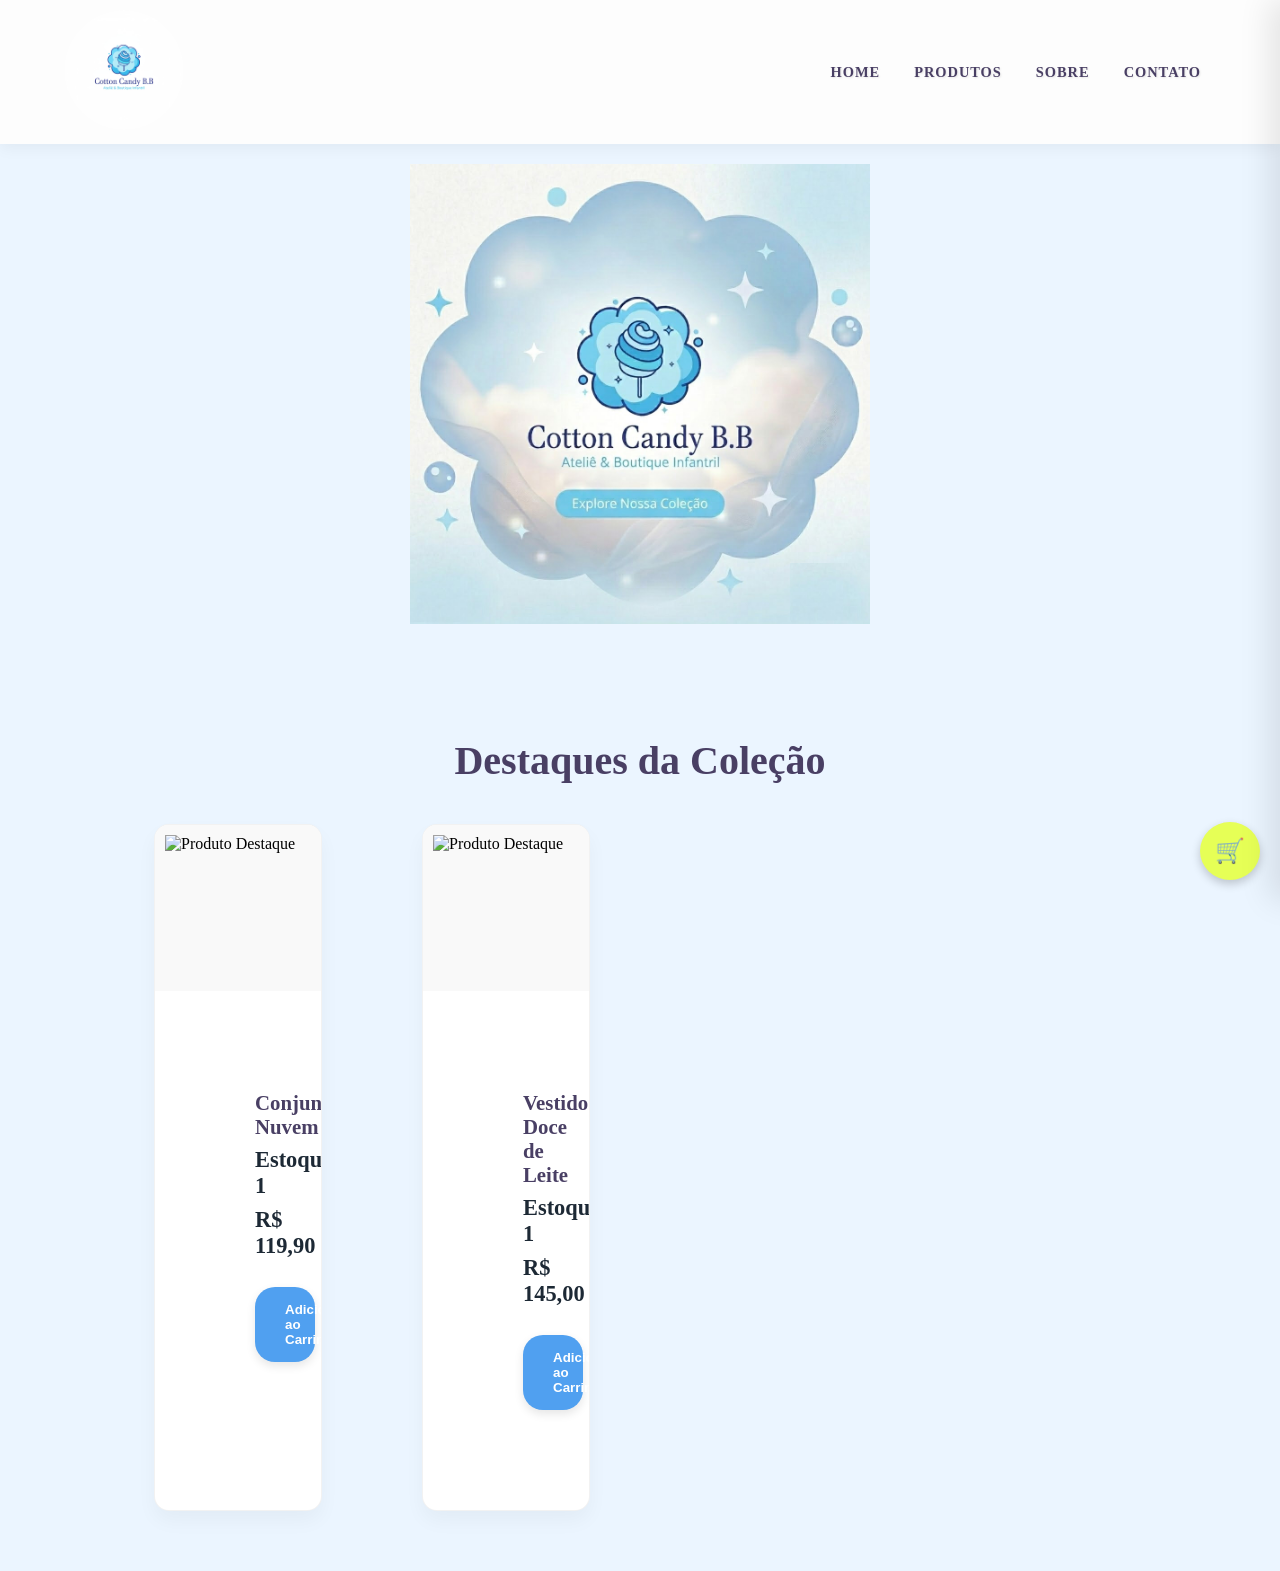
==== commit 5ad34620: "Atualização do site" ====
--- a/index.html
+++ b/index.html
@@ -35,7 +35,10 @@
             <h2>Destaques da Coleção</h2>
             <div class="featured-products">
                 <div class="product-card" data-estoque="1">
-                    <img src="https://via.placeholder.com/250" alt="Produto Destaque">
+                    <div class="img-container">
+                        <img src="https://via.placeholder.com/250" class="primary-img" alt="Produto Destaque">
+                        <img src="https://via.placeholder.com/250/eeeeee" class="secondary-img" alt="Detalhe">
+                    </div>
                     <div class="product-info">
                         <h3>Conjunto Nuvem</h3>
                         <p class="estoque">Estoque: <span>1</span></p>
@@ -44,7 +47,10 @@
                     </div>
                 </div>
                 <div class="product-card" data-estoque="1">
-                    <img src="https://via.placeholder.com/250" alt="Produto Destaque">
+                    <div class="img-container">
+                        <img src="https://via.placeholder.com/250" class="primary-img" alt="Produto Destaque">
+                        <img src="https://via.placeholder.com/250/eeeeee" class="secondary-img" alt="Detalhe">
+                    </div>
                     <div class="product-info">
                         <h3>Vestido Doce de Leite</h3>
                         <p class="estoque">Estoque: <span>1</span></p>
--- a/style.css
+++ b/style.css
@@ -1,15 +1,25 @@
 /* --- ESTILOS GERAIS --- */
+* {
+    box-sizing: border-box; /* Garante que preenchimentos não quebrem o tamanho dos elementos */
+}
+
 body {
-    background-color: #e4f0ff; /* Azul bem clarinho para todo o site */
+    background-color: #EBF5FF; /* Azul bem clarinho para todo o site */
     margin: 0;
 }
 
 .home-page {
-    background-color: #ecf1ff; /* Mantendo a consistência na Home */
+    background-color: #ebf5ff;
+    min-height: 100vh;
+    display: flex;
+    flex-direction: column;
+    align-items: center;
+    position: relative;
+    overflow: hidden; /* Mantendo a consistência na Home */
 }
 
 header {
-    background: #ffffff; /* Cor mais clara para melhor leitura */
+    background: #fdfdfd; /* Cor mais clara para melhor leitura */
     padding: 10px 5%;
     display: flex;
     flex-direction: row; /* Logo e Menu lado a lado no desktop */
@@ -77,6 +87,32 @@
     display: inline-block;
 }
 
+/* --- BARRA DE PESQUISA --- */
+.search-container {
+    padding: 20px 5% 0 5%;
+    max-width: 1200px;
+    margin: 0 auto;
+    text-align: center;
+}
+
+.search-container input {
+    width: 100%;
+    max-width: 600px;
+    padding: 12px 25px;
+    border: 2px solid #f0f0f0;
+    border-radius: 50px;
+    font-size: 1rem;
+    outline: none;
+    transition: all 0.3s ease;
+    color: #493f64;
+    box-shadow: 0 4px 10px rgba(0,0,0,0.02);
+}
+
+.search-container input:focus {
+    border-color: #6db3f8;
+    box-shadow: 0 4px 15px rgba(109, 179, 248, 0.2);
+}
+
 /* --- BARRA DE FILTROS / CATEGORIAS --- */
 .filter-bar {
     background: #ffffff;
@@ -256,8 +292,10 @@
 }
 .featured-products {
     display: grid;
-    grid-template-columns: repeat(5, 1fr);
-    gap: 30px;  
+    grid-template-columns: repeat(4, 1fr); /* Alterado para 4 produtos por linha */
+    gap: 100px;
+    padding: 0 5%;
+    max-width: 1200px; /* Reduzido para os cards não ficarem espremidos */
     padding: 0 5%;
     max-width: 1200px;
     margin: 0 auto;  
@@ -266,7 +304,7 @@
 /* Estilos Compartilhados para Cards (Destaques e Produtos) */
 .card, .product-card {
     background: rgb(255, 255, 255);
-    border-radius: 20px; /* Cantos mais retos para um visual "quadrado" */
+    border-radius: 15px; /* Cantos mais retos para um visual "quadrado" */
     box-shadow: 0 10px 20px rgba(0,0,0,0.04);
     overflow: hidden;
     transition: transform 0.3s cubic-bezier(0.175, 0.885, 0.32, 1.275), box-shadow 0.3s ease;
@@ -277,7 +315,7 @@
 }
 
 .product-info {     
-    padding: 15px; /* Reduzido para compactar o card verticalmente */
+    padding: 100px; 
     text-align: center;
     display: flex;
     flex-direction: column;
@@ -291,7 +329,7 @@
 }
 .product-info p {
     font-size: 1.4rem;
-    color: #6db3f8;
+    color: #1d2935;
     font-weight: 800;
     margin: 0;
 }       
@@ -299,8 +337,8 @@
 /* --- PÁGINA DE PRODUTOS --- */
 .produtos {
     display: grid;
-    grid-template-columns: repeat(5, 1fr);
-    gap: 15px;
+    grid-template-columns: repeat(4, 1fr); /* Alterado para 4 produtos por linha */
+    gap: 25px; /* Espaçamento idêntico ao destaque para consistência */
     padding: 40px 5%;
     max-width: 1200px;
     margin: 0 auto;
@@ -328,12 +366,110 @@
     display: block;
     object-fit: contain;
     padding: 10px;
-    transition: transform 0.4s ease;
+    transition: transform 0.2s ease-out; /* Transição mais rápida para seguir o mouse */
     box-sizing: border-box;
-}
-
-.img-container:hover img {
+    transform-origin: center; /* Ponto inicial do zoom */
+}
+
+/* Suporte para duas imagens - a segunda aparece no hover */
+.img-container .secondary-img {
+    position: absolute;
+    top: 0;
+    left: 0;
+    width: 100%;
+    height: 100%;
+    object-fit: contain;
+    opacity: 0;
+    transition: opacity 0.4s ease;
+    padding: 10px;
+    box-sizing: border-box;
+    background-color: #f9f9f9;
+    z-index: 2;
+}
+
+.img-container:hover .secondary-img {
+    opacity: 1;
+}
+
+.img-container:hover img,
+.img-container.lupa-ativa img {
     transform: scale(1.6); /* Nível do zoom */
+}
+
+/* --- ESTILOS DO MODAL (DETALHES DO PRODUTO) --- */
+.modal {
+    display: none; 
+    position: fixed;
+    z-index: 3000;
+    left: 0;
+    top: 0;
+    width: 100%;
+    height: 100%;
+    background-color: rgba(0,0,0,0.7);
+    backdrop-filter: blur(5px);
+    justify-content: center;
+    align-items: center;
+    padding: 20px;
+}
+
+.modal-content {
+    background: #fff;
+    padding: 40px;
+    border-radius: 30px;
+    max-width: 900px;
+    width: 100%;
+    max-height: 90vh;
+    overflow-y: auto;
+    position: relative;
+    display: flex;
+    flex-wrap: wrap;
+    gap: 30px;
+    box-shadow: 0 20px 50px rgba(0,0,0,0.2);
+}
+
+.modal-close {
+    position: absolute;
+    top: 20px;
+    right: 20px;
+    font-size: 2rem;
+    cursor: pointer;
+    color: #493f64;
+    line-height: 1;
+}
+
+.modal-left { flex: 1; min-width: 300px; }
+.modal-right { flex: 1.2; min-width: 300px; display: flex; flex-direction: column; gap: 15px; }
+.modal-img { width: 100%; border-radius: 15px; }
+
+/* Garante que a lupa funcione dentro do modal também */
+.modal-left .img-container {
+    border-radius: 15px;
+}
+
+/* Botões de troca de imagem no Modal */
+.modal-thumbnails {
+    display: flex;
+    justify-content: center;
+    gap: 10px;
+    margin-top: 15px;
+}
+
+.thumb-btn {
+    padding: 8px 15px;
+    border: 2px solid #ddd;
+    background: #fff;
+    cursor: pointer;
+    border-radius: 20px;
+    font-weight: bold;
+    color: #493f64;
+    font-size: 0.8rem;
+    transition: all 0.3s ease;
+}
+
+.thumb-btn.active {
+    border-color: #2b4d6e;
+    background: #294663;
+    color: #fff;
 }
 
 /* Lente da Lupa (Círculo) */
@@ -355,7 +491,8 @@
     background: rgba(255, 255, 255, 0.1);
 }
 
-.img-container:hover::after {
+.img-container:hover::after,
+.img-container.lupa-ativa::after {
     transform: translate(-50%, -50%) scale(1);
     opacity: 1;
 }
@@ -370,7 +507,7 @@
 
 .categoria-tag {
     font-size: 0.7rem;
-    color: #f5faff;
+    color: #122c46;
     background: rgba(109, 179, 248, 0.1);
     padding: 4px 12px;
     border-radius: 20px;
@@ -384,12 +521,13 @@
 
 .card-info h2 {
     font-size: 1.1rem;
-    color: #493f64;
-    margin-bottom: 8px;
-    min-height: 40px; /* Diminui o espaço reservado para o título */
+    color: #21a6ff;
+    margin-bottom: 12px;
+    min-height: 50px; /* Altura mínima fixa para que os títulos sempre alinhem */
     display: flex;
     align-items: center;
     justify-content: center;
+    line-height: 1.2;
 }
 
 .card-info p:not(.preco) {
@@ -397,14 +535,19 @@
     font-size: 0.85rem;
     color: #888;
     margin-bottom: 10px; /* Aproxima a descrição do preço */
-    line-height: 1.4;
-    text-align: center;
+    line-height: 1.5;
+    text-align: center;
+    /* Limita o texto no card para não esticar o layout, o resto aparece no Modal */
+    display: -webkit-box;
+    -webkit-line-clamp: 3;
+    -webkit-box-orient: vertical;
+    overflow: hidden;
 }
 
 /* Preço em destaque */
 .preco {
     font-size: 1.3rem;
-    color:#6db3f8;
+    color:#2e5e8f;
     font-weight: 800;
     margin-top: auto;
     display: block;
@@ -592,7 +735,7 @@
 }
 
 .btn-finalizar {
-    background: #493f64;
+    background: #50a0f0;
     color: white;
     border: none;
     padding: 16px;
@@ -609,7 +752,7 @@
 }
 
 .btn-finalizar:hover {
-    background: #6db3f8;
+    background: #11f337;
     transform: translateY(-3px);
     box-shadow: 0 8px 25px rgba(109, 179, 248, 0.4);
 }
@@ -945,23 +1088,33 @@
     }
 
     .produtos {
-        grid-template-columns: 1fr; /* Garante 1 card por linha em mobile */
-        padding: 20px 15px; /* Ajusta o padding lateral */
-        gap: 25px; /* Aumenta o espaçamento entre cards */
-
-    }
-
-    /* Habilita a lupa no mobile */
-    .img-container::after {
-        display: block; 
-        width: 200px; /* Tamanho ajustado para não cobrir a tela toda no celular */
-        height: 200px;
-        border-radius: 100px;
-        box-shadow: 0 4px 15px rgba(0,0,0,0.1);
-    }
-
-    .img-container:hover img {
-        transform: scale(1.6); /* Mantém o mesmo nível de zoom do desktop */
+        grid-template-columns: repeat(2, 1fr); /* Agora exibe 2 produtos por linha */
+        padding: 15px 10px;
+        gap: 12px;
+    }
+
+    /* Deixa o Modal de detalhes mais compacto no mobile */
+    .modal-content {
+        padding: 25px 15px;
+        gap: 15px;
+        border-radius: 20px;
+        width: 90%; /* Define uma largura menor que a tela para centralizar visualmente */
+        max-height: 80vh;
+        overflow-y: auto;
+        text-align: center; /* Centraliza os textos */
+    }
+
+    .modal-left, .modal-right {
+        min-width: 100%;
+    }
+
+    .modal-right h2 {
+        font-size: 1.3rem;
+    }
+
+    .modal-right {
+        align-items: center; /* Centraliza o botão e outros elementos flexíveis */
+        text-align: center;
     }
 
     .card:hover, .product-card:hover {
@@ -981,48 +1134,49 @@
         width: 100%;
     }
 
-    /* Ajuste da lupa para a nova altura da imagem em mobile */
-    .card::after, .product-card::after {
-        top: var(--mouse-y, 100px); /* Metade da nova altura da imagem (200px / 2) */
-        width: 110px; /* Lupa um pouco maior para melhor visualização */
-        height: 110px;
-    }
     .card-info {
-        padding: 15px; /* Aumenta o padding interno do card-info */
+        padding: 10px; /* Reduz o espaço interno para caber melhor em 2 colunas */
     }
 
     .categoria-tag {
-        font-size: 0.7rem; /* Um pouco maior para melhor legibilidade */
-        padding: 4px 10px;
+        font-size: 0.6rem;
+        padding: 2px 8px;
     }
 
     .card-info h2 {
-        font-size: 1rem; /* Tamanho do título otimizado para mobile */
+        font-size: 0.85rem; /* Título menor para os cards menores */
         min-height: auto; /* Remove min-height para evitar espaços vazios desnecessários */
     }
 
     .card-info p:not(.preco) {
-        font-size: 0.85rem; /* Descrição um pouco maior */
+        font-size: 0.75rem; /* Letras menores na descrição */
         margin-bottom: 10px;
     }
 
     .preco {
-        font-size: 1.1rem; /* Preço mais visível */
+        font-size: 1rem;
     }
 
     .card button, .product-card button {
-        background-color: #79b3ff; /* Roxo elegante da marca para o botão */
-        padding: 15px 20px;
+        background-color: #50a0f0; 
+        padding: 15px 15px; /* Botão mais baixo */
         margin-top: 10px;
-        font-size: 0.9rem;
+        font-size: 0.8rem;
         width: 100%; /* Botão ocupa a largura total para facilitar o toque */
     }
 
-    /* Evita que o botão fique verde ou aumente de tamanho ao ser tocado no mobile */
-    .card button:hover, .product-card button:hover {
-        background-color: #6db3f8; /* Azul suave ao tocar */
-        transform: none;
-    }
+  /* Faz o botão ficar grande e verde ao tocar/passar o mouse */
+.card button:hover, .product-card button:hover {
+    background-color: #2ecc71; /* Verde */
+    transform: scale(1.1);    /* Aumenta o tamanho em 10% */
+    box-shadow: 0 4px 8px rgba(0,0,0,0.2); /* Adiciona uma sombra para destacar */
+    color: #fff;              /* Cor do texto branca */
+    border-color: #27ae60;    /* Borda verde mais escura */
+    
+    /* Adiciona suavidade na transição (opcional, mas recomendado) */
+    transition: all 0.3s ease; 
+}
+  
 
     /* Carrossel */
     .slides {
@@ -1133,10 +1287,15 @@
 
 /* --- CONFIGURAÇÃO PARA TABLETS (Entre 769px e 1024px) --- */
 @media (min-width: 769px) and (max-width: 1024px) {
+    .produtos, .featured-products {
+        grid-template-columns: repeat(2, 1fr) !important;
+        gap: 20px;
+    }
+
     .card, .product-card {
-        width: 45%; /* Coloca 2 cards por linha em tablets */
-    }
-    
+        width: 100% !important; /* O grid controla a largura, não o width fixo */
+    }
+
     .hero-content h1 {
         font-size: 2.8rem;
     }
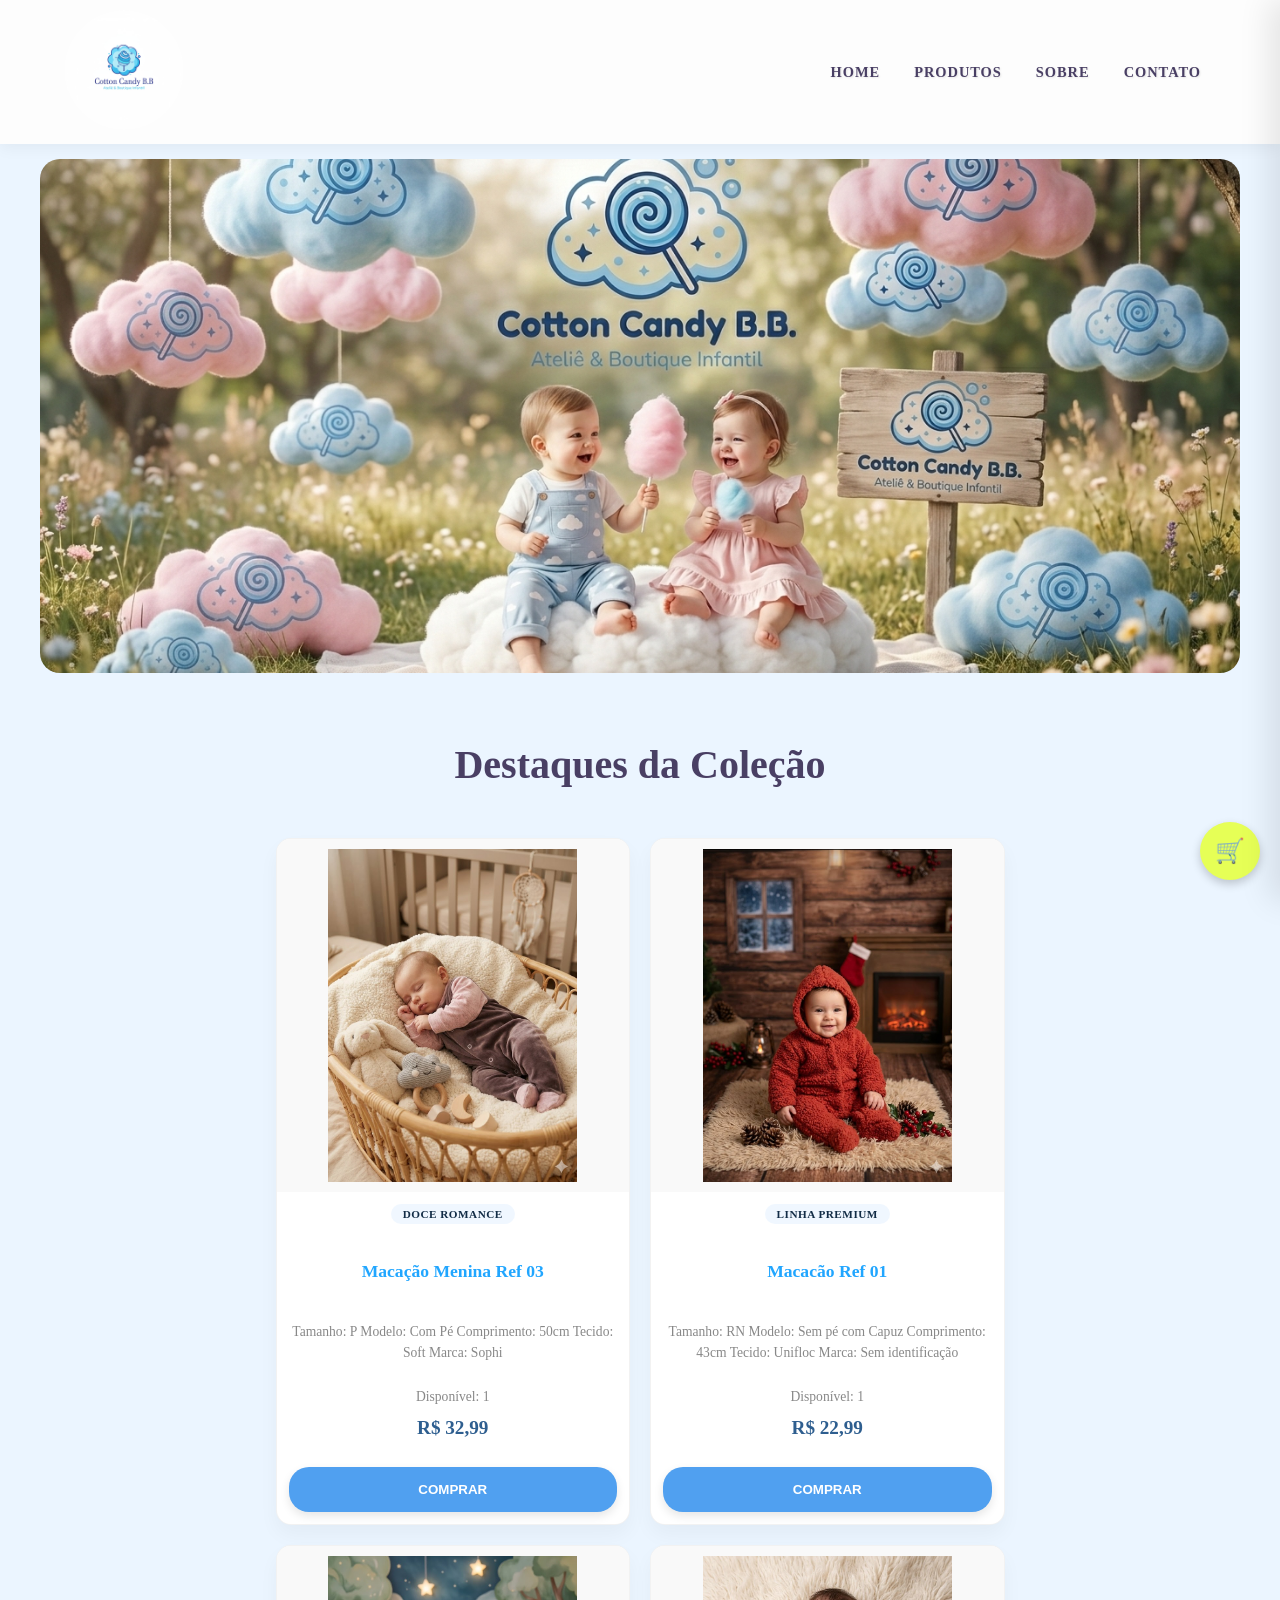
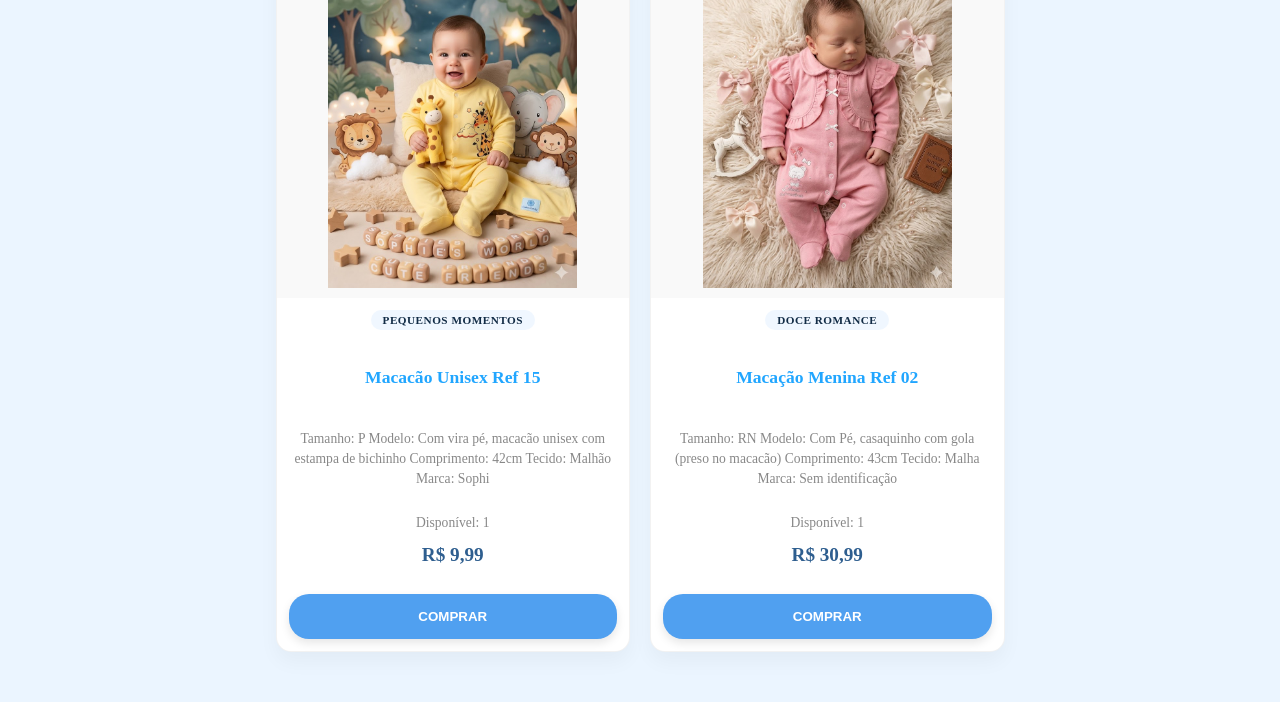
==== commit 752b2d38: "Nova atualização do site" ====
--- a/index.html
+++ b/index.html
@@ -28,35 +28,85 @@
 
     <section class="hero-banner">
         <div class="hero-content">
+        </div>
     </section>
 
     <main>
         <section class="featured-section">
             <h2>Destaques da Coleção</h2>
-            <div class="featured-products">
-                <div class="product-card" data-estoque="1">
-                    <div class="img-container">
-                        <img src="https://via.placeholder.com/250" class="primary-img" alt="Produto Destaque">
-                        <img src="https://via.placeholder.com/250/eeeeee" class="secondary-img" alt="Detalhe">
-                    </div>
-                    <div class="product-info">
-                        <h3>Conjunto Nuvem</h3>
-                        <p class="estoque">Estoque: <span>1</span></p>
-                        <p class="preco">R$ 119,90</p>
-                        <button data-link="#">Adicionar ao Carrinho</button>
-                    </div>
+            <div class="featured-products">    
+                <div class="card" data-categoria="doce-romance" data-estoque="1">
+                <div class="img-container">
+                    <img src="img/macacao-ref03-p.jpeg" class="secondary-img" alt="Macação ref03">
+                    <img src="img/baby-ref03.jpeg" class="primary-img" alt="Baby ref03">
                 </div>
-                <div class="product-card" data-estoque="1">
-                    <div class="img-container">
-                        <img src="https://via.placeholder.com/250" class="primary-img" alt="Produto Destaque">
-                        <img src="https://via.placeholder.com/250/eeeeee" class="secondary-img" alt="Detalhe">
-                    </div>
-                    <div class="product-info">
-                        <h3>Vestido Doce de Leite</h3>
-                        <p class="estoque">Estoque: <span>1</span></p>
-                        <p class="preco">R$ 145,00</p>
-                        <button data-link="#">Adicionar ao Carrinho</button>
-                    </div>
+                <div class="card-info">
+                    <span class="categoria-tag">Doce Romance</span>
+                    <h2>Macação Menina Ref 03</h2>
+                    <p>Tamanho: P
+                        Modelo: Com Pé
+                        Comprimento: 50cm
+                        Tecido: Soft
+                        Marca: Sophi</p>
+                    <p class="estoque">Disponível: <span>1</span></p>
+                    <p class="preco">R$ 32,99</p>
+                    <button data-link="https://www.mercadolivre.com.br/up/MLBU3980117710?pdp_filters=item_id:MLB4686057229#origin=share&sid=share&wid=MLB4686057229&action=whatsapp">COMPRAR</button>
+                </div>
+                </div>
+              <div class="card" data-categoria="linha-premium"    data-estoque="1">
+                <div class="img-container">
+                <img src="img/macacao-ref-01-rn.jpeg" class="secondary-img" alt="macacão ref 01">
+                <img src="img/baby-ref01.jpeg" class="primary-img" alt="baby ref 01">
+                </div>
+                <div class="card-info">
+                    <span class="categoria-tag">Linha Premium</span>
+                    <h2> Macacão Ref 01</h2>
+                    <p> Tamanho: RN
+                        Modelo: Sem pé com Capuz
+                        Comprimento: 43cm
+                        Tecido: Unifloc
+                        Marca: Sem identificação</p>
+                    <p class="estoque">Disponível: <span>1</span></p>
+                    <p class="preco">R$ 22,99</p>
+                    <button data-link="https://produto.mercadolivre.com.br/MLB-EXEMPLO1">COMPRAR</button>
+                </div>
+                </div>
+            <div class="card" data-categoria="pequenos-momentos" data-estoque="1">
+                <div class="img-container">
+                <img src="img/macacao-ref15-p.jpeg" class="secondary-img" alt="Macacao Ref 15">
+                <img src="img/baby-ref15.jpeg" class="primary-img" alt="baby-ref15">
+                </div>
+                <div class="card-info">
+                    <span class="categoria-tag">Pequenos Momentos</span>
+                    <h2>Macacão Unisex Ref 15</h2>
+                    <p>Tamanho: P
+                        Modelo: Com vira pé, macacão unisex com estampa de bichinho
+                        Comprimento: 42cm
+                        Tecido: Malhão
+                        Marca: Sophi</p>
+                    <p class="estoque">Disponível: <span>1</span></p>
+                    <p class="preco">R$ 9,99</p>
+                    <button data-link="https://produto.mercadolivre.com.br/MLB-EXEMPLO1">COMPRAR</button>
+                </div>
+                </div>
+                <div class="card" data-categoria="doce-romance" data-estoque="1">
+                <div class="img-container">
+                    <img src="img/macacao-ref02-rn.jpeg" class="secondary-img" alt="Macação ref02">
+                    <img src="img/baby-ref02.jpeg" class="primary-img" alt="Baby ref02">
+                </div>
+                <div class="card-info">
+                    <span class="categoria-tag">Doce Romance</span>
+                    <h2>Macação Menina Ref 02</h2>
+                    <p>Tamanho: RN
+                        Modelo: Com Pé, casaquinho com gola (preso no macacão)
+                        Comprimento: 43cm
+                        Tecido: Malha
+                        Marca: Sem identificação
+                    </p>
+                    <p class="estoque">Disponível: <span>1</span></p>
+                    <p class="preco">R$ 30,99</p>
+                    <button data-link="https://www.mercadolivre.com.br/up/MLBU3980102204?pdp_filters=item_id:MLB4686043561#origin=share&sid=share&wid=MLB4686043561&action=whatsapp">COMPRAR</button>
+                </div>
                 </div>
             </div>
         </section>
--- a/style.css
+++ b/style.css
@@ -15,7 +15,6 @@
     flex-direction: column;
     align-items: center;
     position: relative;
-    overflow: hidden; /* Mantendo a consistência na Home */
 }
 
 header {
@@ -99,7 +98,7 @@
     width: 100%;
     max-width: 600px;
     padding: 12px 25px;
-    border: 2px solid #f0f0f0;
+    border: 2px solid #ccecff;
     border-radius: 50px;
     font-size: 1rem;
     outline: none;
@@ -127,26 +126,13 @@
     scrollbar-width: none; /* Esconde barra no Firefox */
 }
 
-.filter-bar::-webkit-scrollbar {
-    display: none; /* Esconde a barra de rolagem para um visual mais limpo */
-}
-
-.filter-bar ul {
-    display: flex;
-    justify-content: center;
-    gap: 12px;
-    list-style: none;
-    padding: 0;
-    margin: 0;
-}
-
 .filter-bar a {
     text-decoration: none;
     color: #888;
     font-size: 0.85rem;
     font-weight: 600;
     text-transform: uppercase;
-    padding: 12px 25px;
+    padding: 10px 20px;
     border: 2px solid #f0f0f0;
     border-radius: 50px;
     letter-spacing: 0.5px;
@@ -161,42 +147,38 @@
     box-shadow: 0 4px 10px rgba(109, 179, 248, 0.3);
 }
 
-/* --- BANNER HERo PROPORCIONAL COM FUNDO COLORIDO --- */
+/* --- BANNER HERO PROPORCIONAL --- */
 .hero-banner {
-    /* Define a largura máxima desejada (ex: 500px para um tamanho médio/pequeno) */
-    width: 100%; /* Ocupa a largura total do container pai */
-    max-width: 500px; /* Mas não ultrapassa 500px (ajuste este valor conforme sua necessidade) */
-    margin: 0 auto; /* Centraliza o banner na página */
-
-    /* Importante para a proporção: */
-    height: auto; /* Deixa a altura se ajustar automaticamente à imagem */
-    aspect-ratio: 1 / 1; /* Define uma proporção quadrada (baseada na arte original) */
+    width: 100%;
+    max-width: 1200px; 
+    margin: 15px auto; 
+    aspect-ratio: 21 / 9; /* Proporção ideal para banners modernos */
     
     /* Configurações de Fundo (Cor + Imagem) */
-    background-color: transparent; 
+    background-color: #6B8E68; 
     background-image: url('img/banner1.jpg'); /* Sua imagem de banner */
     background-repeat: no-repeat;
     background-position: center center;
-    background-size: contain; /* Mantém a imagem inteira visível dentro do espaço */
-    background-origin: content-box; /* ADICIONADA: Garante que a imagem comece dentro da borda, não atrás dela */
+    background-size: cover; /* Faz a imagem preencher todo o banner */
+    border-radius: 20px; /* Cantos arredondados para um visual moderno */
     
 
     /* Layout para o conteúdo de texto */
     display: flex;
     flex-direction: column;
     justify-content: center;
-    align-items: center;
-    text-align: center;
+    align-items: flex-start;
+    text-align: left;
     color: #493f64;
-    padding: 20px; /* Respiro interno para o texto */
+    padding: 60px; /* Mais espaço interno */
 }
 
 /* Ajuste sutil no tamanho do título para caber no novo banner */
 .hero-content h1 {
     font-size: 2rem; /* Reduzido de 3.5rem para caber na arte menor */
-    color: #6db3f8; 
+    color: #ffffff; 
     margin-bottom: 5px;
-    text-shadow: 1px 1px 2px rgba(0,0,0,0.1);
+    text-shadow: 2px 2px 10px rgba(0,0,0,0.3);
 }
 
 /* --- ANIMAÇÕES DE REVELAÇÃO (Scroll Reveal) --- */
@@ -281,24 +263,22 @@
 
 /* --- SEÇÃO DE DESTAQUES --- */
 .featured-section {
-    padding: 60px 5%;
+    padding: 20px 5%; /* Reduzido de 60px para trazer os produtos para cima */
     background: transparent;            
 }
 .featured-section h2 {
     text-align: center;
     font-size: 2.5rem;
     color: #493f64;
-    margin-bottom: 40px;
+    margin-bottom: 20px; /* Reduzido o espaço entre o título e os produtos */
 }
 .featured-products {
     display: grid;
-    grid-template-columns: repeat(4, 1fr); /* Alterado para 4 produtos por linha */
-    gap: 100px;
-    padding: 0 5%;
-    max-width: 1200px; /* Reduzido para os cards não ficarem espremidos */
-    padding: 0 5%;
-    max-width: 1200px;
-    margin: 0 auto;  
+    grid-template-columns: repeat(2, 1fr);
+    gap: 20px;
+    padding: 30px 5%;
+    max-width: 900px;
+    margin: 0 auto;
 }
 
 /* Estilos Compartilhados para Cards (Destaques e Produtos) */
@@ -312,26 +292,43 @@
     display: flex;
     position: relative;
     flex-direction: column;
+    background: #fff;
+}
+
+.featured-products .product-card {
+    width: 100%;
+    max-width: 100%; 
 }
 
 .product-info {     
-    padding: 100px; 
+    padding: 15px; 
     text-align: center;
     display: flex;
     flex-direction: column;
-    gap: 8px;
+    flex: 1;
+    justify-content: space-between;
 }
 .product-info h3 {
-    font-size: 1.3rem;
-    color: #493f64;     
-    margin: 0;
+    font-size: 1.1rem;
+    color: #21a6ff;
+    margin-bottom: 12px;
+    min-height: 50px;
+    display: flex;
+    align-items: center;
+    justify-content: center;
     font-weight: 700;
+    line-height: 1.2;
 }
 .product-info p {
-    font-size: 1.4rem;
-    color: #1d2935;
-    font-weight: 800;
-    margin: 0;
+    font-size: 0.85rem;
+    color: #666;
+    line-height: 1.5;
+    margin-bottom: 10px;
+    display: -webkit-box;
+    -webkit-line-clamp: 3;
+    -webkit-box-orient: vertical;
+    overflow: hidden;
+    flex-grow: 1;
 }       
 
 /* --- PÁGINA DE PRODUTOS --- */
@@ -546,7 +543,7 @@
 
 /* Preço em destaque */
 .preco {
-    font-size: 1.3rem;
+    font-size: 1.2rem;
     color:#2e5e8f;
     font-weight: 800;
     margin-top: auto;
@@ -992,7 +989,7 @@
         top: 0;
         z-index: 1000;
         background: #fff;
-        box-shadow: 0   
+        box-shadow: 0 4px 10px rgba(0,0,0,0.05);
     }
 
     .logo-img {
@@ -1057,9 +1054,19 @@
     }
 
     .featured-products {
-        grid-template-columns: 1fr; /* Exibe um produto por vez, ocupando a largura total */
-        gap: 20px;
-        padding: 0 15px;
+        display: grid !important;
+        grid-template-columns: repeat(2, 1fr) !important;
+        gap: 12px;
+        padding: 20px 10px;
+    }
+
+    .featured-products .product-card {
+        width: 100% !important;
+        max-width: 100% !important;
+    }
+
+    .product-info {
+        padding: 12px;
     }
 
     .hero-content p {
@@ -1288,8 +1295,12 @@
 /* --- CONFIGURAÇÃO PARA TABLETS (Entre 769px e 1024px) --- */
 @media (min-width: 769px) and (max-width: 1024px) {
     .produtos, .featured-products {
+        gap: 20px;
+    }
+    .produtos { /* Aplica grid de 2 colunas apenas para a página de produtos */
         grid-template-columns: repeat(2, 1fr) !important;
-        gap: 20px;
+    }
+    .featured-products { /* Garante que featured-products continue com flexbox para rolagem */
     }
 
     .card, .product-card {
